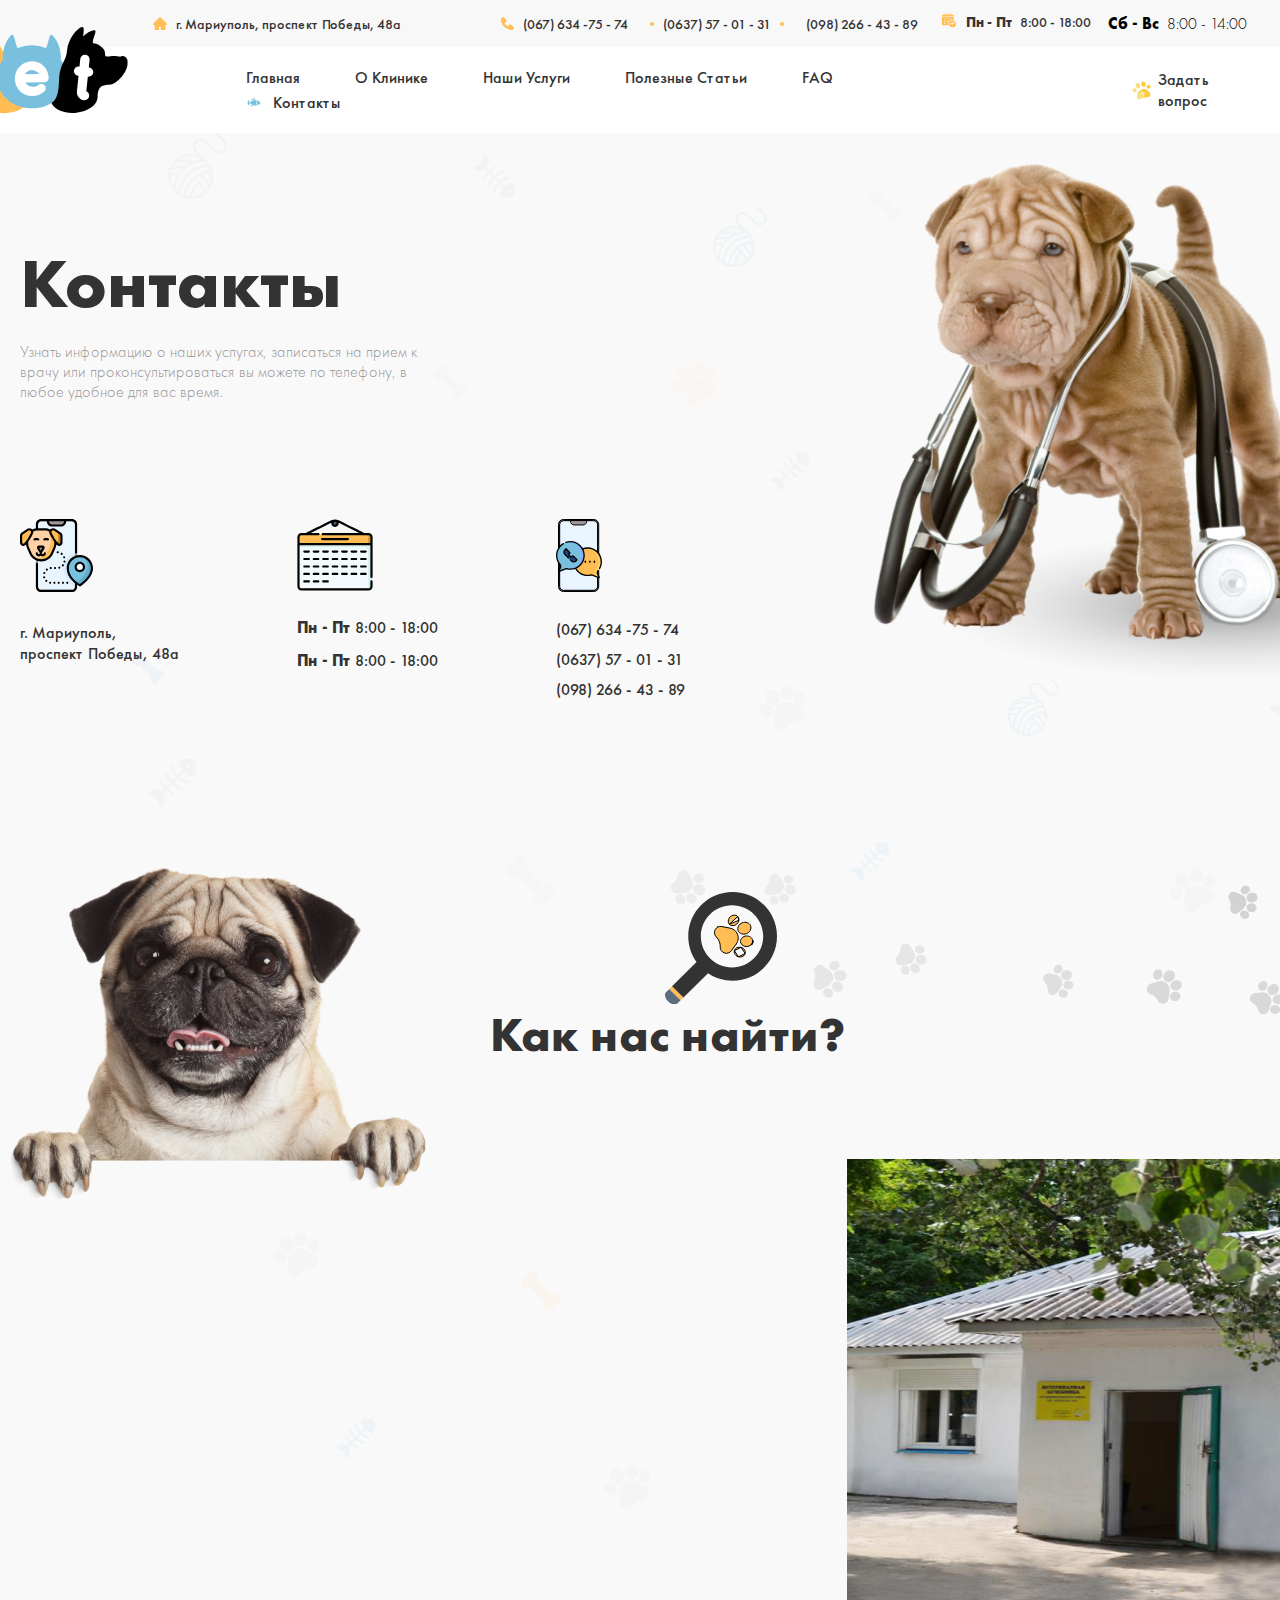
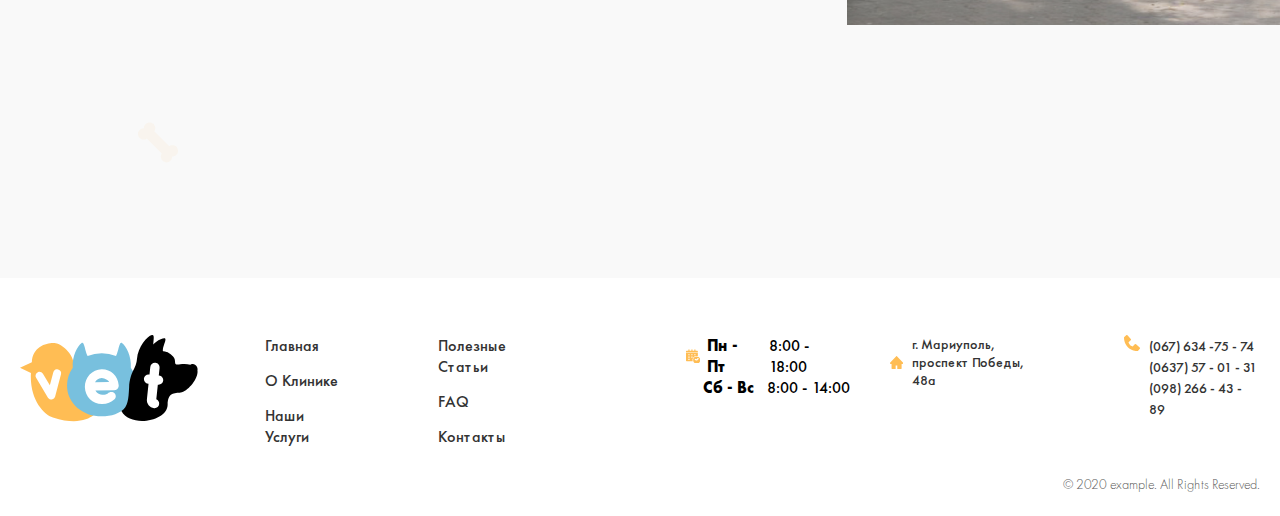
==== kontakt.html @ 51d3f0c0 "add contact page" ====
<!DOCTYPE html>
<html lang="en">
<head>
    <meta charset="UTF-8">
    <meta http-equiv="X-UA-Compatible" content="IE=edge">
    <meta name="viewport" content="width=device-width, initial-scale=1.0">
    <link rel="stylesheet" href="./css/kontakt.css">
    <title>Document</title>
</head>
<body>
    <header class="site-header">
        <div class="site-header__start">
            <div class="container">
                <div class="site-header__start-inner">
                    <address class="site-header__adress">
                        <a class="site-header__adrress-link" href="#">г. Мариуполь, проспект Победы, 48а</a>
                        <ul class="site-header__tell-list list">
                            <li class="list__tell-item">
                                <a class="list__tel-link" href="tel:+0676347574">(067) 634 -75 - 74</a>
                            </li>
                            <li class="list__tell-item">
                                <a class="list__tel-link" href="tel:+0637570131">(0637) 57 - 01 - 31</a>
                            </li>
                            <li class="list__tell-item">
                                <a class="list__tel-link" href="tel:+0982664389">(098) 266 - 43 - 89</a>
                            </li>
                        </ul>
                    </address>
                    <ul class="site-header__work-days-list">
                        <li class="site-header__work-days-item">
                            <strong class="site-header__bold">Пн - Пт</strong><time class="site-header__time" datetime="2023-06-03T08:00"> 8:00 - 18:00</time>
                        </li>
                        <li class="site-header__work-days-item5  ">
                            <strong class="site-header__bold">Сб - Вс </strong><time class="site-header__time" datetime="2023-06-03T08:00"> 8:00 - 14:00</time>
                        </li>
                    </ul>
                </div>
            </div>
        </div>
        <div class="site-header__end">
            <div class="container">
                <div class="site-header__end-wrapper">
                    <a href="./index.html" class="logo">
                        <img class="logo__img" src="./images/logo.svg" alt="this site logo">
                    </a>
                    <nav class="site-header__navigation">
                        <ul class="site-header__navbar">
                            <li class="site-header__navbar-item">
                                <a class="site-header__navlink" href="#">Главная</a>
                            </li>
                            <li class="site-header__navbar-item">
                                <a class="site-header__navlink" href="#">О Клинике</a>
                            </li>
                            <li class="site-header__navbar-item">
                                <a class="site-header__navlink" href="#">Наши Услуги</a>
                            </li>
                            <li class="site-header__navbar-item">
                                <a class="site-header__navlink" href="#">Полезные Статьи</a>
                            </li>
                            <li class="site-header__navbar-item">
                                <a class="site-header__navlink" href="#">FAQ</a>
                            </li>
                            <li class="site-header__navbar-item">
                                <a class="site-header__navlink" href="#">Контакты</a>
                            </li>
                        </ul>
                    </nav>
                    <a  href="#" class="site-header__answer answer">Задать вопрос</a>
                </div>
            </div>
        </div>
        
    </header>
    <main class="site-main">
        <section class="site-main__hero hero">
            <div class="container">
                <div class="hero__inner-div">
                    <h1 class="hero__title">Контакты</h1>
                    <p class="hero__desc">Узнать информацию о наших услугах, записаться на прием к врачу или проконсультироваться вы можете по телефону, в любое удобное для вас время.</p>
                </div>
                <address class="hero__address">
                    <ul class="hero__address-list">
                        <li class="hero__address-item">
                            <a class="hero__location" href="#">г. Мариуполь, <br> проспект Победы, 48а</a>
                        </li>
                        <li class="hero__address-item">
                            <ul class="hero__week-list">
                                <li class="hero__week-item">
                                    <strong class="hero__week-bold">Пн - Пт</strong> 8:00 - 18:00
                                </li>
                                <li class="hero__week-item">
                                    <strong class="hero__week-bold">Пн - Пт</strong> 8:00 - 18:00
                                </li>   
                                
                            </ul>
                        </li>
                        <li class="address-item">
                            <ul class="hero__tel-list">
                                <li class="hero__tel-item"><a class="hero__tel-link" href="tel:+0676347574">(067) 634 -75 - 74</a></li>
                                <li class="hero__tel-item"><a class="hero__tel-link" href="tel:+0637570131">(0637) 57 - 01 - 31</a></li>
                                <li class="hero__tel-item"><a class="hero__tel-link"  class="hero__tel-link"href="tel:+0982664389">(098) 266 - 43 - 89</a></li>
                            </ul>
                        </li>
                    </li>
                </ul>
            </address>
        </div>
    </section>
    <section class="site-main__second-section second-section">
        <div class="second-section__forbg">
            <div class="second-section__title-wrapper">
                <img src="./images/dog2.png" alt="">
                <h2 class="second-section__title">Как нас найти?</h2>
            </div>
            <div class="second-section__inner">
                <iframe src="https://www.google.com/maps/embed?pb=!1m18!1m12!1m3!1d8021.019923857797!2d37.6409151055732!3d47.10636804534009!2m3!1f0!2f0!3f0!3m2!1i1024!2i768!4f13.1!3m3!1m2!1s0x40e6e6701cd9c691%3A0xe9b99fd0268f089c!2z0L_RgNC-0YHQvy4g0J_QvtCx0LXQtNGLLCA0ONCwLCDQnNCw0YDQuNGD0L_QvtC70YwsINCU0L7QvdC10YbQutCw0Y8g0L7QsdC70LDRgdGC0YwsINCj0LrRgNCw0LjQvdCwLCA4NzUwMA!5e0!3m2!1sru!2s!4v1686274773296!5m2!1sru!2s" width="847" height="466" style="border:0;" allowfullscreen="" loading="lazy" referrerpolicy="no-referrer-when-downgrade"></iframe>
                <img  width="769" height="466" src="./images/house.png" alt="">
            </div>
        </div>
    </section>
    
</main>
<footer class="site-footer">
    <div class="container">
        <div class="site-footer__inner">
            <a class="site-footer__logo" href="./index.html"><img src="./images/logo.svg" alt="THIS SITE LOGO"></a>
            <ul class="site-footer__list">
                <li class="site-footer__item"><a class="site-footer-links" href="#">Главная</a></li>
                <li class="site-footer__item"><a class="site-footer-links" href="#"> О Клинике</a></li>
                <li class="site-footer__item"><a class="site-footer-links" href="#">Наши Услуги</a></li>
            </ul>
            <ul class="site-footer__list">
                <li class="site-footer__item"><a class="site-footer-links" href="#">Полезные Статьи</a></li>
                <li class="site-footer__item"><a class="site-footer-links" href="#">FAQ</a></li>
                <li class="site-footer__item"><a class="site-footer-links" href="#">Контакты</a></li>
            </ul>
            <address class="site-footer__adress">
                <ul class="site-footer__weklist list">
                    <li class="list__work-days-item">
                        <strong class="list__bold">Пн - Пт</strong><time class="site-footer__time" datetime="2023-06-03T08:00"> 8:00 - 18:00</time>
                    </li>
                    <li class="list__work-days-item">
                        <strong class="list__bold">Сб - Вс </strong><time class="site-footer__time" datetime="2023-06-03T08:00"> 8:00 - 14:00</time>
                    </li>
                </ul>
                <a class="site-footer__goglemap" href="#">г. Мариуполь, <br> проспект Победы, 48а</a>
                <ul class="site-footer__tel-list">
                    <li class="site-footer__tel-item" >
                        <a class="site-footer__tel-link" href="tel:+0676347574">(067) 634 -75 - 74</a>
                    </li>
                    <li class="site-footer__tel-item">
                        <a class="site-footer__tel-link" href="tel:+0637570131">(0637) 57 - 01 - 31</a>
                    </li>
                    <li class="site-footer__tel-item">
                        <a class="site-footer__tel-link" href="tel:+0982664389">(098) 266 - 43 - 89</a>
                    </li>
                </ul>
            </address>
        </div>
        <span class="site-footer__span">© 2020 example. All Rights Reserved.</span>
    </div>
</footer>
</body>
</html>
---- css/kontakt.css ----
@font-face {
  font-display: swap; 
  font-family: "Futura PT";
  font-style: normal;
  font-weight: 400;
  src: url("../fonts/FuturaPT-Light.woff") format("woff2"); 
}
@font-face {
  font-display: swap; 
  font-family: "Futura PT";
  font-style: normal;
  font-weight: 500;
  src: url("../fonts/FuturaPT-Medium.woff") format("woff2"); 
}
@font-face {
  font-display: swap; 
  font-family: "Futura PT";
  font-style: normal;
  font-weight: 700;
  src: url("../fonts/FuturaPT-Bold.woff") format("woff2"); 
}
* {
  box-sizing: border-box;
}
html {
  height: 100%;
}
body {
  display: flex;
  flex-direction: column;
  height: 100%;
  margin: 0;
  font-family: "Futura PT";
  font-style: normal;
  overflow-x:hidden;
}
main {
  flex-grow: 1;
  background-image: url("../images/mani-bg.png");
  background-repeat: no-repeat;
  background-color:#f9f9f9;
  background-position-x:115px ;
}
.visually-hidden {
  clip: rect(0 0 0 0);
  clip-path: inset(50%);
  height: 1px;
  overflow: hidden;
  position: absolute;
  white-space: nowrap;
  width: 1px;
}
.container {
  max-width: 1322px;
  width: 100%;
  margin: auto;
  padding: 0 20px;
}
.site-header__start {
  padding: 13px;
  background-color: #f9f8f8; ;
}
.site-header__start-inner {
  display: flex;
  justify-content:space-between;
  align-items: center;
}
.site-header__adress {
  display: flex;
  align-items: center;
  margin-left: 120px; 
}
.site-header__adrress-link {
  display: flex;
  align-items: center;
  margin-right: 100px;
  text-decoration: none;
  font-style: normal;
  font-weight: 500;
  font-size: 14px;
  line-height: 18px;
  color: #333333;
}
.site-header__adrress-link::before {
  display: inline-block;
  width: 14px;
  height: 13px;
  margin-right: 9px;
  background-image: url("../images/home_before.svg");
  background-repeat: no-repeat;
  background-size:14px 13px;
  content: "";
}
.list {
  display: flex;
  align-items: center;
  margin: 0;
  padding-left: 0;
  list-style: none;
}
.site-header__work-days-list {
  display: flex;
  column-gap: 17px;
  margin: 0;
  padding-left: 0;
  list-style: none;
  
}
.site-header__bold {
  margin-right: 4px;
}
.site-header__work-days-item {
  font-weight: 500;
  font-size: 14px;
  line-height: 18px;
  color:#333;
}
.site-header__work-days-item::before {
  display: inline-block;
  width: 14px;
  height: 14px;
  margin-right: 7px;
  background-image: url("../images/week-befotr.svg");
  background-repeat: no-repeat;
  background-size: 14px;
  content: "";
}
.list:not(:last-child) {
  margin-right: 22px;
}
.list__tel-link {
  color: inherit;
  text-decoration: none;
  font-style: normal;
  font-weight: 500;
  font-size: 14px;
  line-height: 18px;
}
.list__tel-link:hover {
  color: #ffbd54;
}
.list__tel-link:active {
  color: #333;
  opacity: 0.6;
}
.list__tell-item {
  display: flex;
  align-items: center;
  color: #333;
}
.list__tell-item:not(:last-child) {
  margin-right: 22px;
}
.list__tell-item:first-child::before {
  display: inline-block;
  width: 13px;
  height: 13px;
  margin-right: 9px;
  background-image: url("../images/call_before.svg");
  background-repeat: no-repeat;
  background-size: 13px;
  content: "";
}
.list__tell-item:nth-child(2)::before {
  display: inline-block;
  width: 4px;
  height: 4px;
  margin-right: 9px;
  background-color:#ffbd54;
  border-radius: 50%;
  content: "";
}
.list__tell-item:nth-child(2)::after {
  display: inline-block;
  width: 4px;
  height: 4px;
  margin-left: 9px;
  background-color:#ffbd54;
  border-radius: 50%;
  content: "";
}
.list__work-days-list {
  display: flex;
  column-gap: 17px;
  margin: 0;
  padding-left: 0;
  list-style: none;
}
.list__work-days-item {
  font-weight: 500;
}
.list__work-days-item:first-child {
  display: flex;
  align-items: center;
  margin-right: 17px;
}
.list__work-days-item:first-child::before {
  display: inline-block;
  width: 14px;
  height: 14px;
  margin-right: 7px;
  background-image: url("../images/week-befotr.svg");
  background-repeat: no-repeat;
  background-size: 14px;
  content: "";
}
.list__work-link {
  text-decoration: none;
  color: #333;
  font-weight: 500;
  font-size: 14px;
  line-height: 18px;
}
.site-header__end {
  padding-top: 20px;
  padding-bottom: 16px;
}
.site-header__end-wrapper {
  position: relative;
  display: flex;
  justify-content: space-between;
  align-items: center;    
}
.site-header__navigation {
  margin-left: 216px;
  margin-right: 165px;
}
.site-header__navbar {
  display: flex;
  flex-wrap: wrap;
  align-items: center;
  margin: 0;
  margin-left: 10px;
  padding-left: 0;
}
.site-header__navbar-item {
  display: flex;
  list-style: none;
  margin: 0;
  padding-left: 0;
}
.site-header__navbar-item {
  border-bottom: 4px solid transparent;
}
.site-header__navbar-item:hover {
  border-color: #f4ffad;
}
.site-header__navbar-item:active {
  border-color: #f4ffad;
  opacity: 0.6;
}
.site-header__navbar-item:not(:last-child) {
  margin-right: 55px;
}
.site-header__navbar-item:last-child {
  display: flex;
  align-items: center;
}
.site-header__navbar-item:last-child::before {
  display: inline-block;
  width: 15px;
  height: 15px;
  margin-right: 12px;
  background-image: url("../images/fish-before.svg");
  background-repeat: no-repeat;
  background-size: 15px;
  content: "";
}
.site-header__navlink {
  text-decoration: none;
  font-weight: 500;
  font-size: 16px;
  line-height: 21px;
  color: #333;
}
.answer {
  display: flex;
  align-items: center ;
  border-bottom: 4px solid transparent;
  text-decoration: none;
  font-weight: 500;
  font-size: 16px;
  line-height: 21px;
  color: #333;
}
.answer::before {
  display:inline-block;
  width: 23px;
  height: 21px;
  margin-right: 5px;
  background-size: 23px 21px;
  background-image: url("../images/pet-header-before.svg");
  background-repeat: no-repeat;
  content: "";
  
}
.site-header__answer:hover {
  border-color:  #f4ffad;
}
.site-header__answer:active {
  opacity: 0.6;
}
.logo {
  position:absolute;
  top: -40px;
  left: -70px;
}
.logo:hover {
  opacity: 0.8;
}
.logo:active {
  opacity: 0.6;
}
.logo-img {
  display: block;
}
.hero {
  padding-bottom: 155px;
  background-image: url("../images/dog-bg.png");
  background-position-x: calc(50% + 460px);
  background-size: 487px 548px;
  background-repeat: no-repeat;
}
.hero__inner-div {
  width: 434px; 
  margin-bottom: 117px;
  padding-top: 118px;
}
.hero__title {
  margin: 0;
  margin-bottom: 27px;
  font-weight: 700;
  font-size: 70px;
  line-height: 64px;
  color: #333;
}
.hero__desc {
  margin: 0;
  font-weight: 400;
  font-size: 16px;
  line-height: 20px;
  color: #949494;
}
.hero__location {
  text-decoration: none;
  font-weight: 500;
  font-size: 16px;
  line-height: 21px;
  display: flex;
  align-items: center;
  color: #333;
}
.hero__address-list {
  display: flex;
  column-gap: 118px;
  list-style: none;
  margin: 0;
  padding-left: 0;
  font-style:normal;
}
.hero__week-list{
  list-style: none;
  margin: 0;
  padding-left: 0;
} 
.hero__address-item:first-child:before {
  display: block;
  width: 73px;
  height: 73px;
  margin-bottom: 30px;
  background-image: url("../images/lokation-before.svg");
  background-size: 73px;
  background-repeat: no-repeat;
  content: "";
}
.hero__week-list::before {
  display: block;
  width: 76px;
  height: 72px;
  margin-bottom: 26px;
  background-image: url("../images/calendar-before.svg");
  background-size: 76px 72px;
  background-repeat: no-repeat;
  content: "";
}
.hero__week-item {
  margin-bottom: 12px;
  font-weight: 500;
  font-size: 16px;
  line-height: 21px;
  color: #333;
}
.hero__tel-list {
  list-style: none;
  margin: 0;
  padding-left: 0;
}
.hero__tel-list::before {
  display: block;
  width: 46px;
  height: 73px;
  margin-bottom: 27px;
  background-image: url("../images/phone-before.svg");
  background-size: 46px 73px;
  background-repeat: no-repeat;
  content: "";
}
.hero__tel-item {
  margin-bottom: 9px;
}
.hero__tel-link {
  text-decoration: none;
  font-weight: 500;
  font-size: 16px;
  line-height: 21px;
  color: #333;
}
.second-section__forbg {
  display: flex;
  flex-direction: column;
  align-items: flex-start ;
  width: 1600px;
  margin: 0 auto;
  padding-bottom: 206px;
}
.second-section__title-wrapper {
  position: relative;
  z-index: 2;
  width: 100%;
  display: flex;
  align-items: center;
  /* justify-content: center; */
  background-image: url("../images/Group\ 22.svg");
  background-repeat: no-repeat;
  background-position:right top;
}
.second-section__inner {
  position: relative;
  z-index: 0;
  top: -47px;
  display: flex;
  justify-content: center;
}
.second-section__title {
  position: relative;
  margin-left: 47px;`
  margin-bottom: 60px;
  font-weight: 700;
  font-size: 48px;
  line-height: 62px;
  color: #333;
}
.second-section__title::before {
  position: absolute;
  width: 112px;
  height: 112px;
  top:-112px;
  left: 175px;
  background-image: url("../images/lupa.svg");
  background-repeat: no-repeat;
  background-size: 112px;
  content: "";
}









.site-footer {
  padding-top: 57px;
  padding-bottom: 23px;
}
.site-footer__inner {
  display: flex;
  padding-bottom: 28px;
}
.site-footer__logo {
  display: block;
  margin-right: 67px;
}
.site-footer__logo:hover {
  opacity: 0.8;
}
.site-footer__logo:active {
  opacity: 0.6;
}
.site-footer__list {
  list-style: none;
  margin: 0;
  padding-left: 0;
  margin-right: 87px; 
}
.site-footer__item {
  font-weight: 500;
  font-size: 16px;
  line-height: 21px;
}
.site-footer__item:not(:last-child) {
  margin-bottom: 14px;
}
.site-footer-links {
  color: #333;
  text-decoration: none;
}
.site-footer-links:hover {
  color: #ffbd54;
}
.site-footer-links:active {
  color: #333;
  opacity: 0.6;
}
.site-footer__adress {
  display: flex;
  align-items: start;
  margin-left: 40px;
}
.site-footer__weklist {
  display: flex;
  flex-direction: column;
  font-style: normal;
}
.site-footer__goglemap {
  display: flex;
  margin-right: 87px;
  align-items: center;
  margin-right: 100px;
  text-decoration: none;
  font-style: normal;
  font-weight: 500;
  font-size: 14px;
  line-height: 18px;
  color: #333333;
}
.site-footer__goglemap::before {
  display: inline-block;
  width: 14px;
  height: 13px;
  margin-right: 9px;
  background-image: url("../images/home_before.svg");
  background-repeat: no-repeat;
  background-size:14px 13px;
  content: "";
}
.site-footer__tel-list {
  position: relative;
  margin: 0;
  padding-left: 0;
  list-style: none;
} 
.site-footer__tel-list::before {
  position: absolute;
  width: 16px;
  height: 16px;
  left: -25px;
  background-image: url("../images/call_before.svg");
  background-size: 16px;
  background-repeat: no-repeat;
  content: "";
}
.site-footer__tel-link {
  text-decoration: none;
  font-weight: 500;
  font-style: normal;
  font-size: 14px;
  line-height: 18px;
  color: #333333;   
}
.site-footer__tel-link:hover {
  color: #ffbd54;
}
.site-footer__tel-link:active {
  color: #333;
  opacity: 0.6;
}
.site-footer__span {
  display: block;
  text-align:end;
  font-weight: 400;
  font-size: 14px;
  line-height: 18px;
  color: #5c5c5c;
}
.list__bold {
  margin-right: 9px;
}
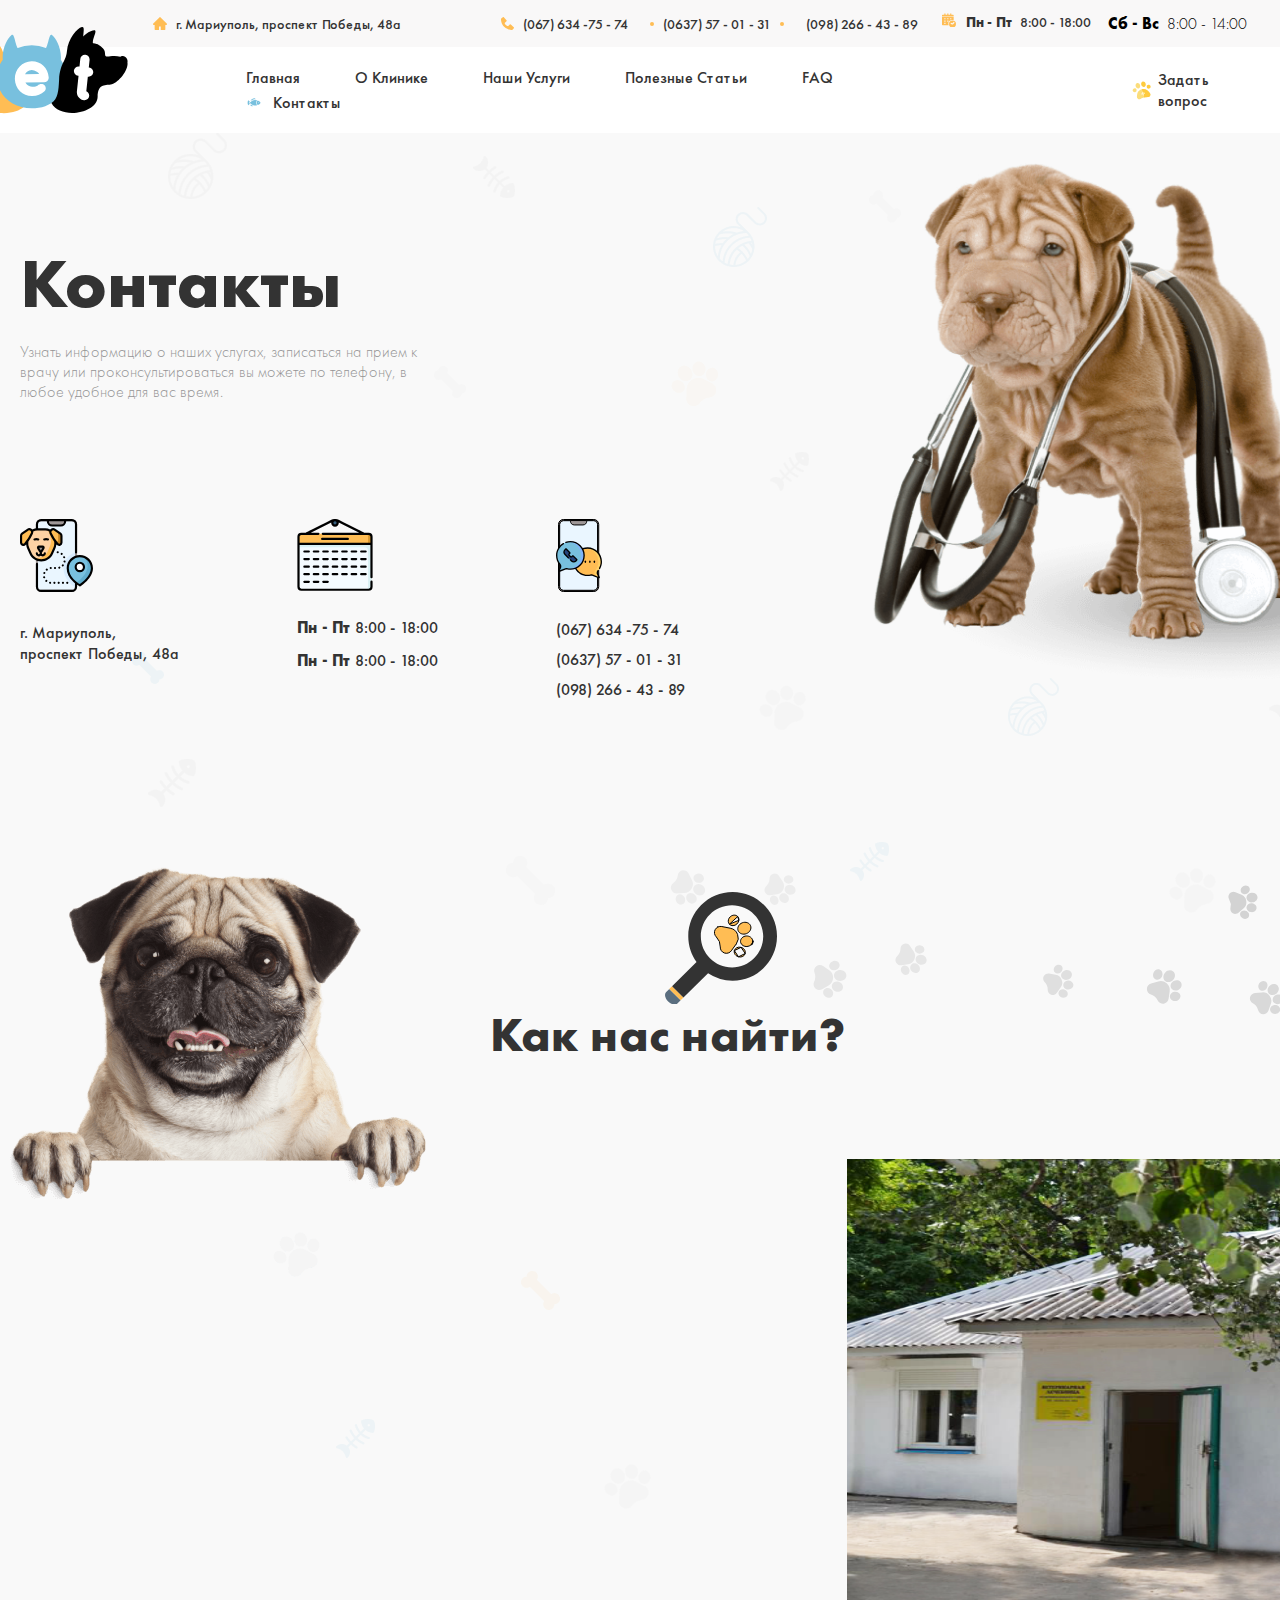
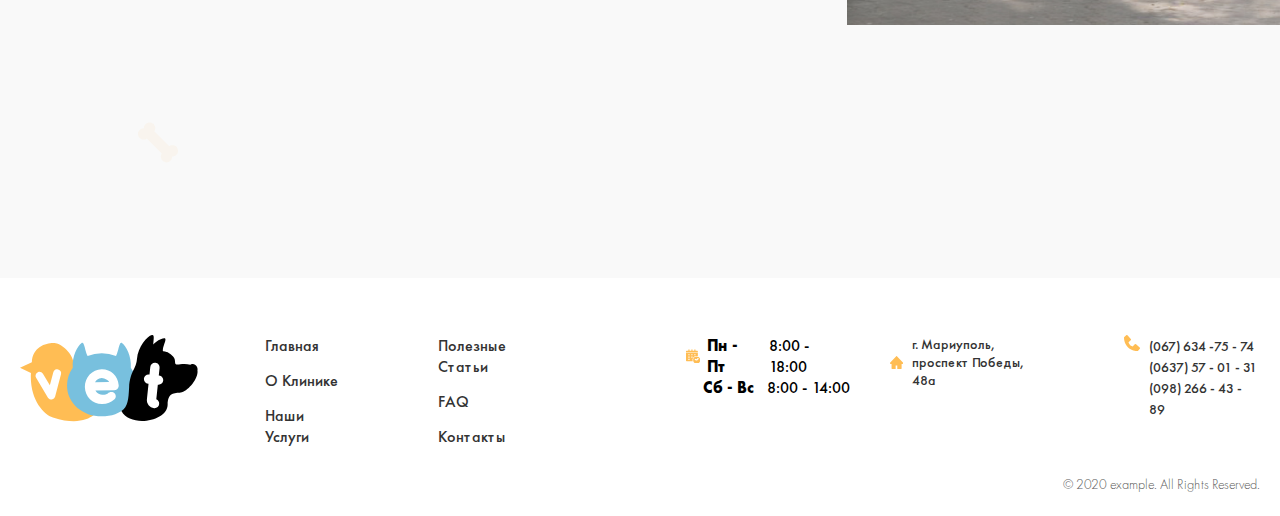
==== commit 43a64311: "add title" ====
--- a/kontakt.html
+++ b/kontakt.html
@@ -5,7 +5,7 @@
     <meta http-equiv="X-UA-Compatible" content="IE=edge">
     <meta name="viewport" content="width=device-width, initial-scale=1.0">
     <link rel="stylesheet" href="./css/kontakt.css">
-    <title>Document</title>
+    <title>Kontakt</title>
 </head>
 <body>
     <header class="site-header">
@@ -46,7 +46,7 @@
                     <nav class="site-header__navigation">
                         <ul class="site-header__navbar">
                             <li class="site-header__navbar-item">
-                                <a class="site-header__navlink" href="#">Главная</a>
+                                <a class="site-header__navlink" href="./index.html">Главная</a>
                             </li>
                             <li class="site-header__navbar-item">
                                 <a class="site-header__navlink" href="#">О Клинике</a>
